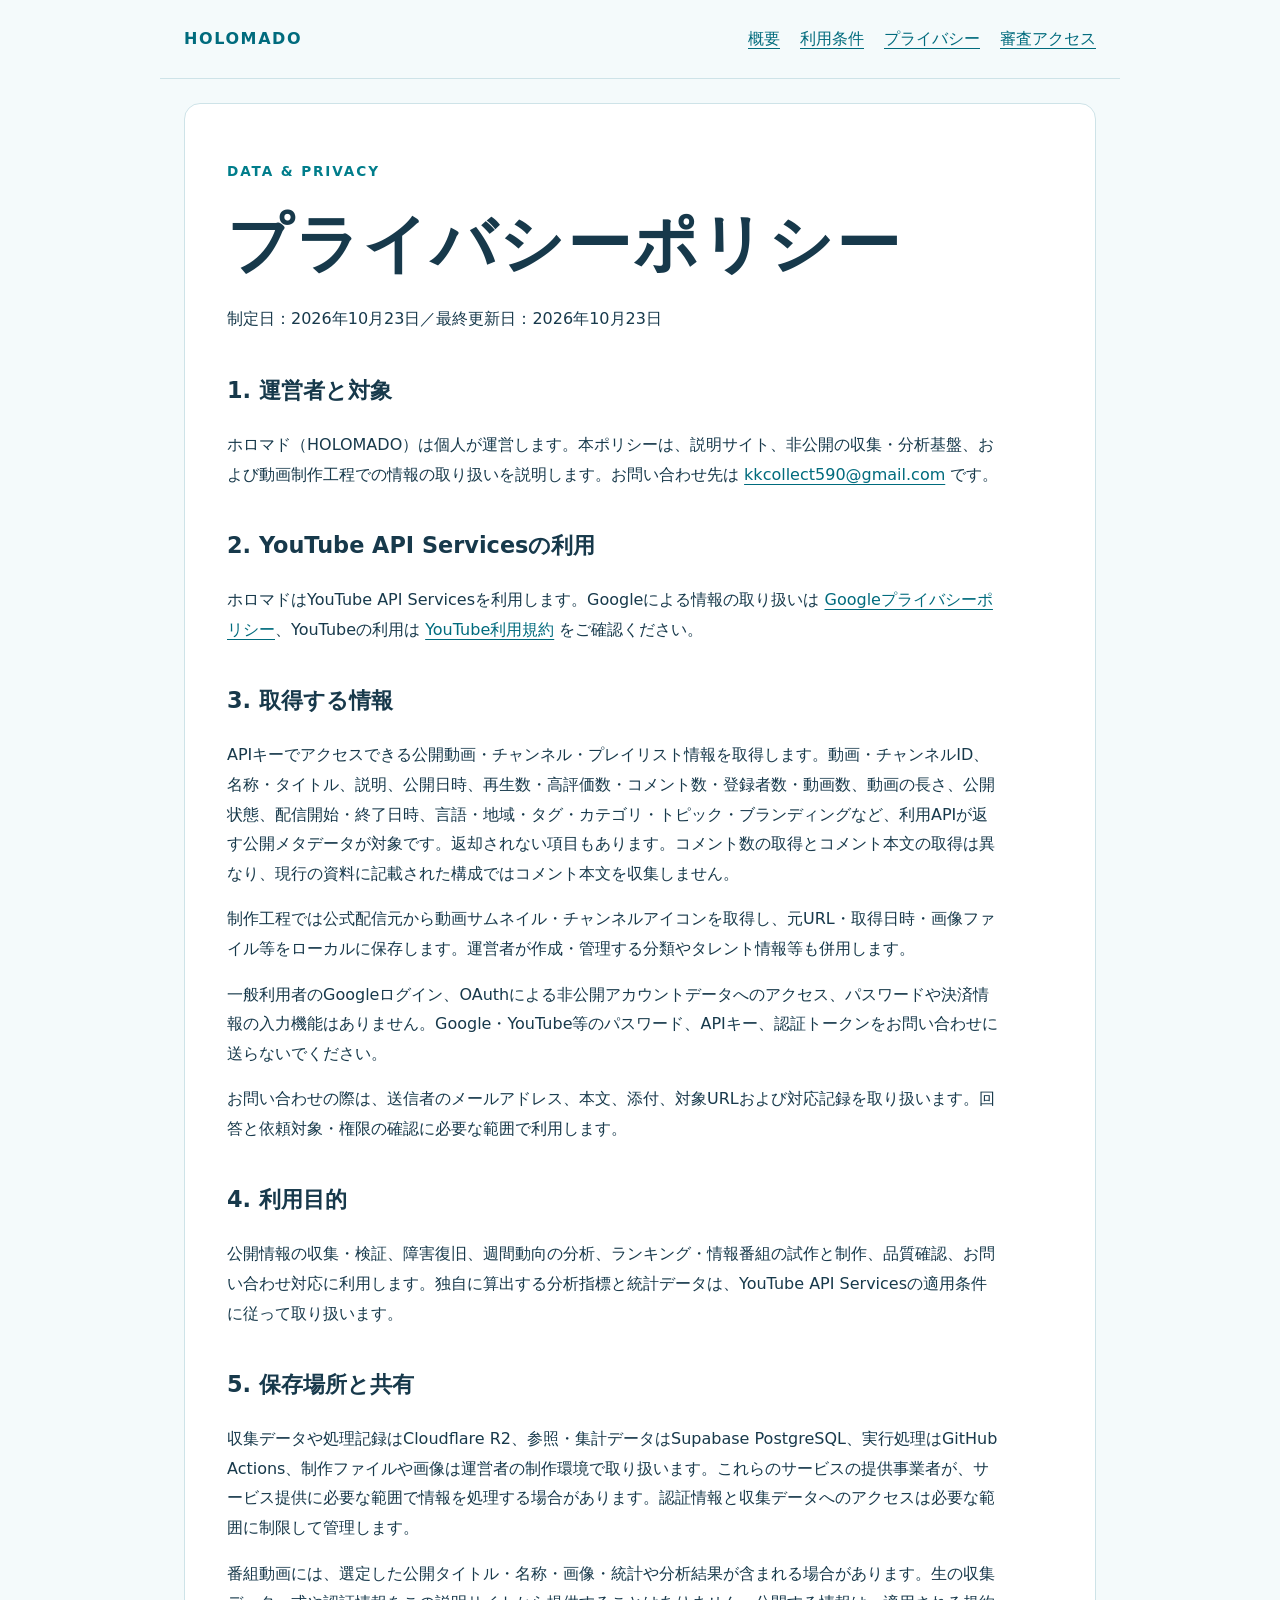
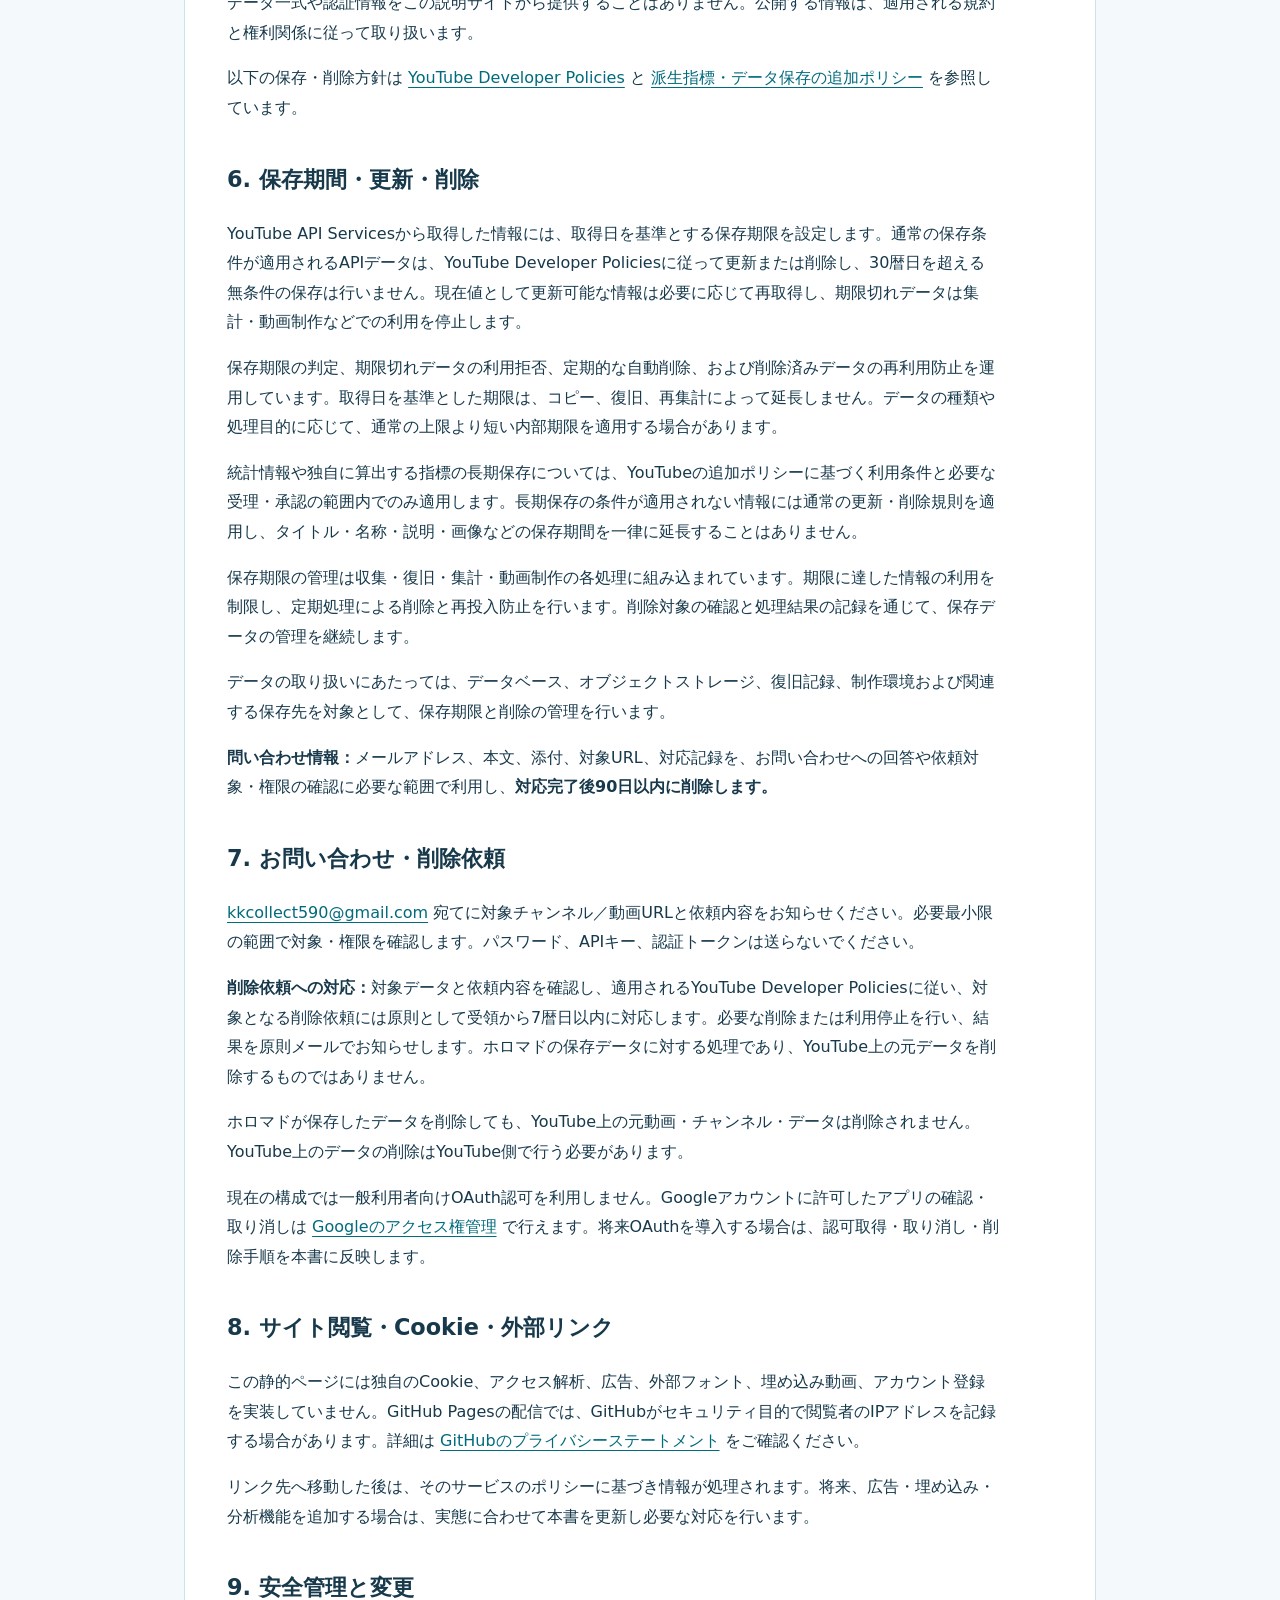
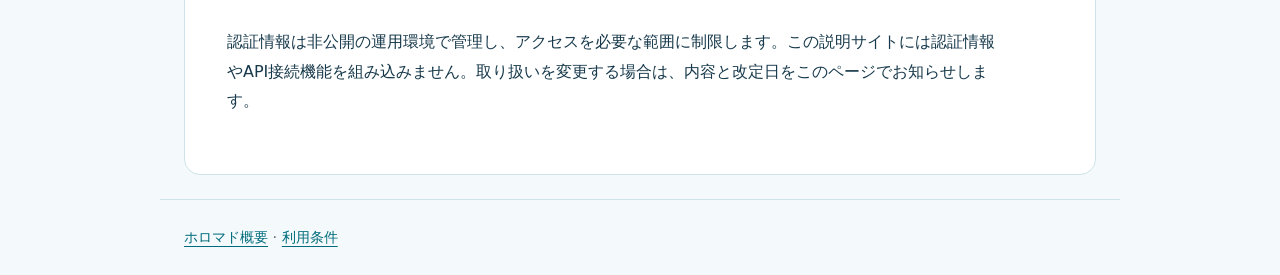
==== privacy.html @ 4f199b35 "Add files via upload" ====
<!DOCTYPE html>
<html lang="ja"><head><meta charset="utf-8"/><meta content="width=device-width,initial-scale=1" name="viewport"/><title>プライバシーポリシー | ホロマド</title><link href="style.css" rel="stylesheet"/></head><body><header><a class="brand" href="index.html">HOLOMADO</a><nav aria-label="メイン"><a href="index.html">概要</a><a href="terms.html">利用条件</a><a href="privacy.html">プライバシー</a><a href="review.html">審査アクセス</a></nav></header><main><article><p class="eyebrow">DATA &amp; PRIVACY</p><h1>プライバシーポリシー</h1><p>制定日：2026年10月23日／最終更新日：2026年10月23日</p>
<h2>1. 運営者と対象</h2><p>ホロマド（HOLOMADO）は個人が運営します。本ポリシーは、説明サイト、非公開の収集・分析基盤、および動画制作工程での情報の取り扱いを説明します。お問い合わせ先は <a href="mailto:kkcollect590@gmail.com">kkcollect590@gmail.com</a> です。</p>
<h2>2. YouTube API Servicesの利用</h2><p>ホロマドはYouTube API Servicesを利用します。Googleによる情報の取り扱いは <a href="https://policies.google.com/privacy">Googleプライバシーポリシー</a>、YouTubeの利用は <a href="https://www.youtube.com/t/terms">YouTube利用規約</a> をご確認ください。</p>
<h2>3. 取得する情報</h2><p>APIキーでアクセスできる公開動画・チャンネル・プレイリスト情報を取得します。動画・チャンネルID、名称・タイトル、説明、公開日時、再生数・高評価数・コメント数・登録者数・動画数、動画の長さ、公開状態、配信開始・終了日時、言語・地域・タグ・カテゴリ・トピック・ブランディングなど、利用APIが返す公開メタデータが対象です。返却されない項目もあります。コメント数の取得とコメント本文の取得は異なり、現行の資料に記載された構成ではコメント本文を収集しません。</p><p>制作工程では公式配信元から動画サムネイル・チャンネルアイコンを取得し、元URL・取得日時・画像ファイル等をローカルに保存します。運営者が作成・管理する分類やタレント情報等も併用します。</p><p>一般利用者のGoogleログイン、OAuthによる非公開アカウントデータへのアクセス、パスワードや決済情報の入力機能はありません。Google・YouTube等のパスワード、APIキー、認証トークンをお問い合わせに送らないでください。</p>
<p>お問い合わせの際は、送信者のメールアドレス、本文、添付、対象URLおよび対応記録を取り扱います。回答と依頼対象・権限の確認に必要な範囲で利用します。</p><h2>4. 利用目的</h2><p>公開情報の収集・検証、障害復旧、週間動向の分析、ランキング・情報番組の試作と制作、品質確認、お問い合わせ対応に利用します。独自に算出する分析指標と統計データは、YouTube API Servicesの適用条件に従って取り扱います。</p>
<h2>5. 保存場所と共有</h2><p>収集データや処理記録はCloudflare R2、参照・集計データはSupabase PostgreSQL、実行処理はGitHub Actions、制作ファイルや画像は運営者の制作環境で取り扱います。これらのサービスの提供事業者が、サービス提供に必要な範囲で情報を処理する場合があります。認証情報と収集データへのアクセスは必要な範囲に制限して管理します。</p><p>番組動画には、選定した公開タイトル・名称・画像・統計や分析結果が含まれる場合があります。生の収集データ一式や認証情報をこの説明サイトから提供することはありません。公開する情報は、適用される規約と権利関係に従って取り扱います。</p>
<p>以下の保存・削除方針は <a href="https://developers.google.com/youtube/terms/developer-policies">YouTube Developer Policies</a> と <a href="https://developers.google.com/youtube/terms/derived-metrics-policy">派生指標・データ保存の追加ポリシー</a> を参照しています。</p><h2>6. 保存期間・更新・削除</h2><p>YouTube API Servicesから取得した情報には、取得日を基準とする保存期限を設定します。通常の保存条件が適用されるAPIデータは、YouTube Developer Policiesに従って更新または削除し、30暦日を超える無条件の保存は行いません。現在値として更新可能な情報は必要に応じて再取得し、期限切れデータは集計・動画制作などでの利用を停止します。</p>
<p>保存期限の判定、期限切れデータの利用拒否、定期的な自動削除、および削除済みデータの再利用防止を運用しています。取得日を基準とした期限は、コピー、復旧、再集計によって延長しません。データの種類や処理目的に応じて、通常の上限より短い内部期限を適用する場合があります。</p>
<p>統計情報や独自に算出する指標の長期保存については、YouTubeの追加ポリシーに基づく利用条件と必要な受理・承認の範囲内でのみ適用します。長期保存の条件が適用されない情報には通常の更新・削除規則を適用し、タイトル・名称・説明・画像などの保存期間を一律に延長することはありません。</p>
<p>保存期限の管理は収集・復旧・集計・動画制作の各処理に組み込まれています。期限に達した情報の利用を制限し、定期処理による削除と再投入防止を行います。削除対象の確認と処理結果の記録を通じて、保存データの管理を継続します。</p>
<p>データの取り扱いにあたっては、データベース、オブジェクトストレージ、復旧記録、制作環境および関連する保存先を対象として、保存期限と削除の管理を行います。</p>
<p><strong>問い合わせ情報：</strong>メールアドレス、本文、添付、対象URL、対応記録を、お問い合わせへの回答や依頼対象・権限の確認に必要な範囲で利用し、<strong>対応完了後90日以内に削除します。</strong></p>
<h2>7. お問い合わせ・削除依頼</h2>
<p><a href="mailto:kkcollect590@gmail.com">kkcollect590@gmail.com</a> 宛てに対象チャンネル／動画URLと依頼内容をお知らせください。必要最小限の範囲で対象・権限を確認します。パスワード、APIキー、認証トークンは送らないでください。</p>
<p><strong>削除依頼への対応：</strong>対象データと依頼内容を確認し、適用されるYouTube Developer Policiesに従い、対象となる削除依頼には原則として受領から7暦日以内に対応します。必要な削除または利用停止を行い、結果を原則メールでお知らせします。ホロマドの保存データに対する処理であり、YouTube上の元データを削除するものではありません。</p>
<p>ホロマドが保存したデータを削除しても、YouTube上の元動画・チャンネル・データは削除されません。YouTube上のデータの削除はYouTube側で行う必要があります。</p>
<p>現在の構成では一般利用者向けOAuth認可を利用しません。Googleアカウントに許可したアプリの確認・取り消しは <a href="https://security.google.com/settings/security/permissions">Googleのアクセス権管理</a> で行えます。将来OAuthを導入する場合は、認可取得・取り消し・削除手順を本書に反映します。</p><h2>8. サイト閲覧・Cookie・外部リンク</h2><p>この静的ページには独自のCookie、アクセス解析、広告、外部フォント、埋め込み動画、アカウント登録を実装していません。GitHub Pagesの配信では、GitHubがセキュリティ目的で閲覧者のIPアドレスを記録する場合があります。詳細は <a href="https://docs.github.com/en/site-policy/privacy-policies/github-general-privacy-statement">GitHubのプライバシーステートメント</a> をご確認ください。</p><p>リンク先へ移動した後は、そのサービスのポリシーに基づき情報が処理されます。将来、広告・埋め込み・分析機能を追加する場合は、実態に合わせて本書を更新し必要な対応を行います。</p>
<h2>9. 安全管理と変更</h2><p>認証情報は非公開の運用環境で管理し、アクセスを必要な範囲に制限します。この説明サイトには認証情報やAPI接続機能を組み込みません。取り扱いを変更する場合は、内容と改定日をこのページでお知らせします。</p></article></main><footer><a href="index.html">ホロマド概要</a> · <a href="terms.html">利用条件</a></footer></body></html>
---- style.css ----
:root{color-scheme:light;--ink:#17394b;--muted:#536b77;--line:#cee3e8;--accent:#007d8b}*{box-sizing:border-box}body{margin:0;background:#f4fafb;color:var(--ink);font-family:system-ui,-apple-system,'Yu Gothic',sans-serif;line-height:1.85}header,main,footer{max-width:960px;margin:auto;padding:24px}header{display:flex;align-items:center;justify-content:space-between;gap:20px;flex-wrap:wrap;border-bottom:1px solid var(--line)}a{color:#006b7d;text-underline-offset:4px}a:focus-visible{outline:3px solid #d87e00;outline-offset:5px}nav{display:flex;gap:20px;flex-wrap:wrap}.brand{font-weight:800;letter-spacing:.1em;text-decoration:none}.draft{background:#fff3dc;border-left:4px solid #ac700c;padding:12px 18px;margin:12px 0 32px;color:#674810}.eyebrow{color:var(--accent);font-size:.85rem;letter-spacing:.14em;font-weight:700}h1{font-size:clamp(2.1rem,6vw,4rem);line-height:1.25;letter-spacing:.03em;margin:20px 0}h2{font-size:1.4rem;margin-top:36px}p,li{max-width:76ch}.lead{font-size:1.15rem}.hero{padding:20px 0 35px;border-bottom:1px solid var(--line)}section{padding:8px 0 24px}article{background:white;border:1px solid var(--line);border-radius:16px;padding:clamp(20px,4vw,42px)}.flow{padding:18px 22px;background:#e4f2f4;border-radius:10px}footer{font-size:.9rem;border-top:1px solid var(--line);color:var(--muted)}small{color:var(--muted)}@media(max-width:560px){header,main,footer{padding:18px}nav{gap:12px}h1{font-size:2.25rem}}
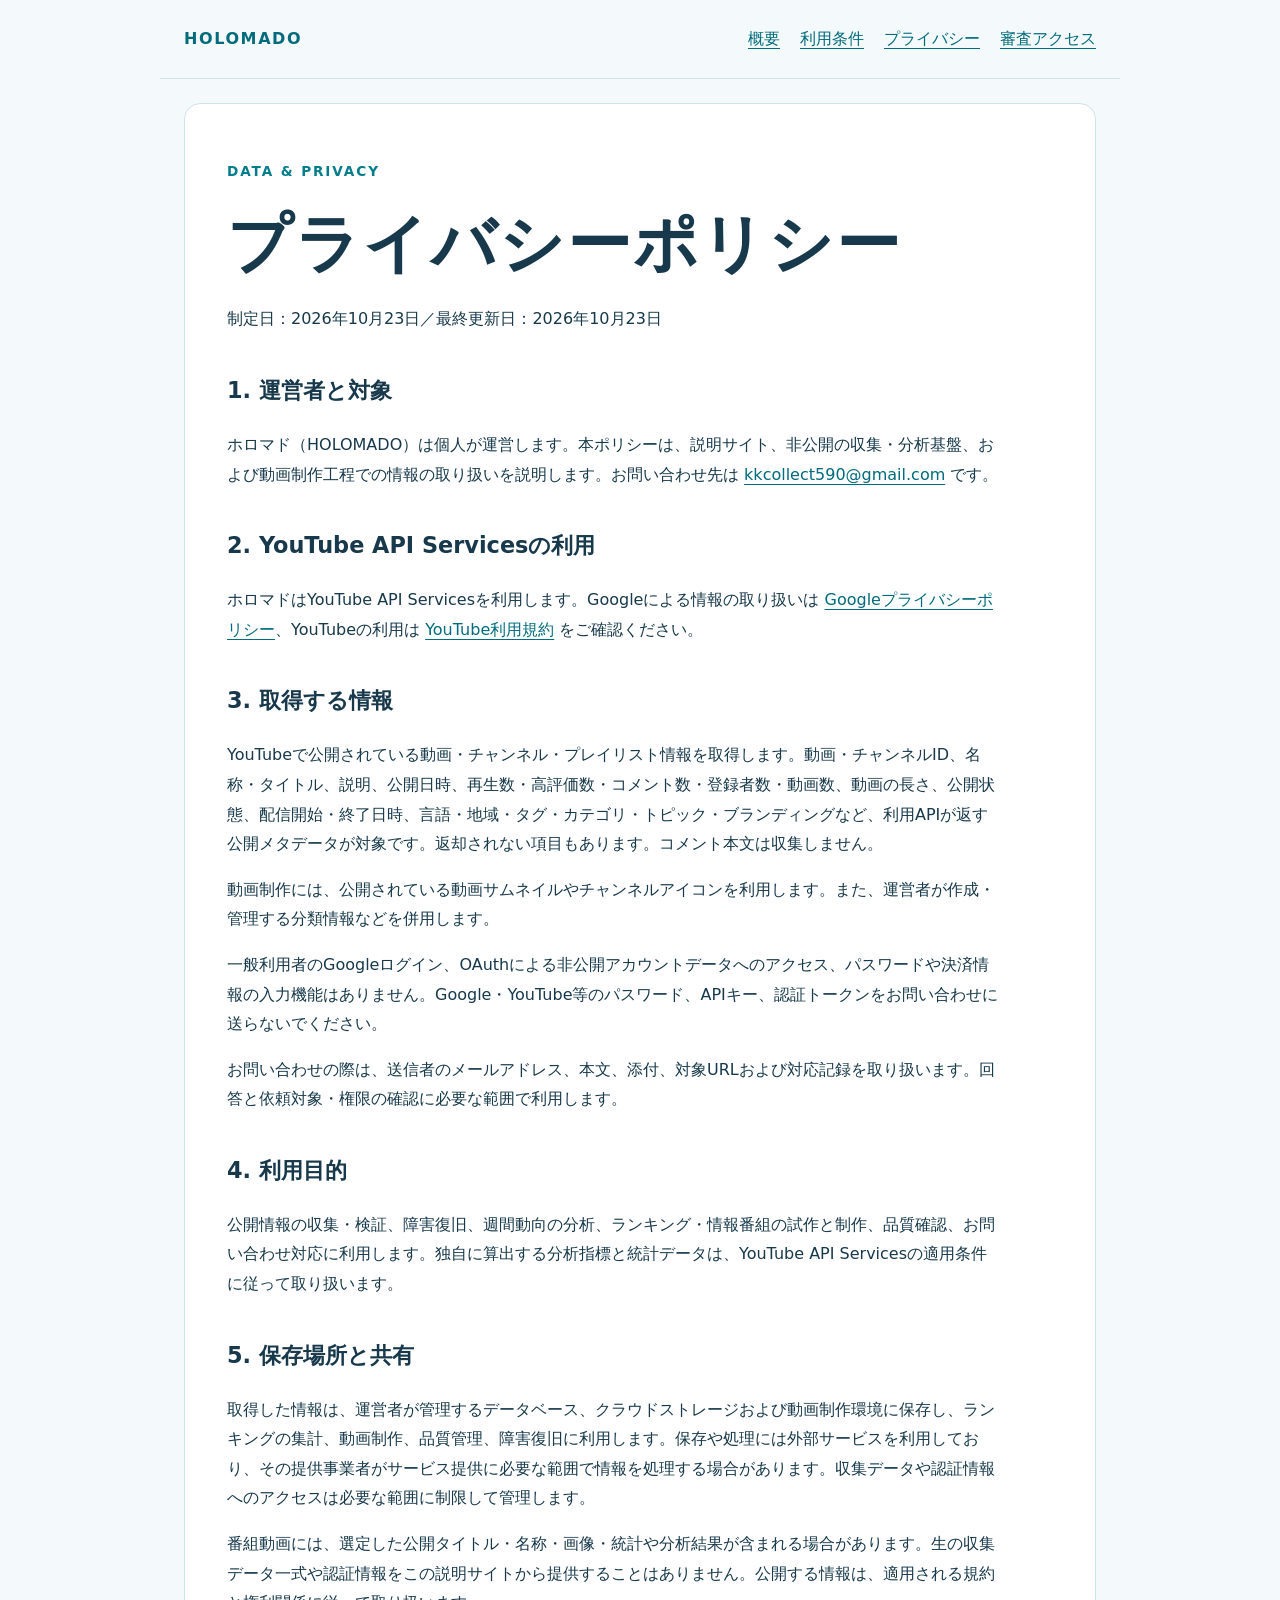
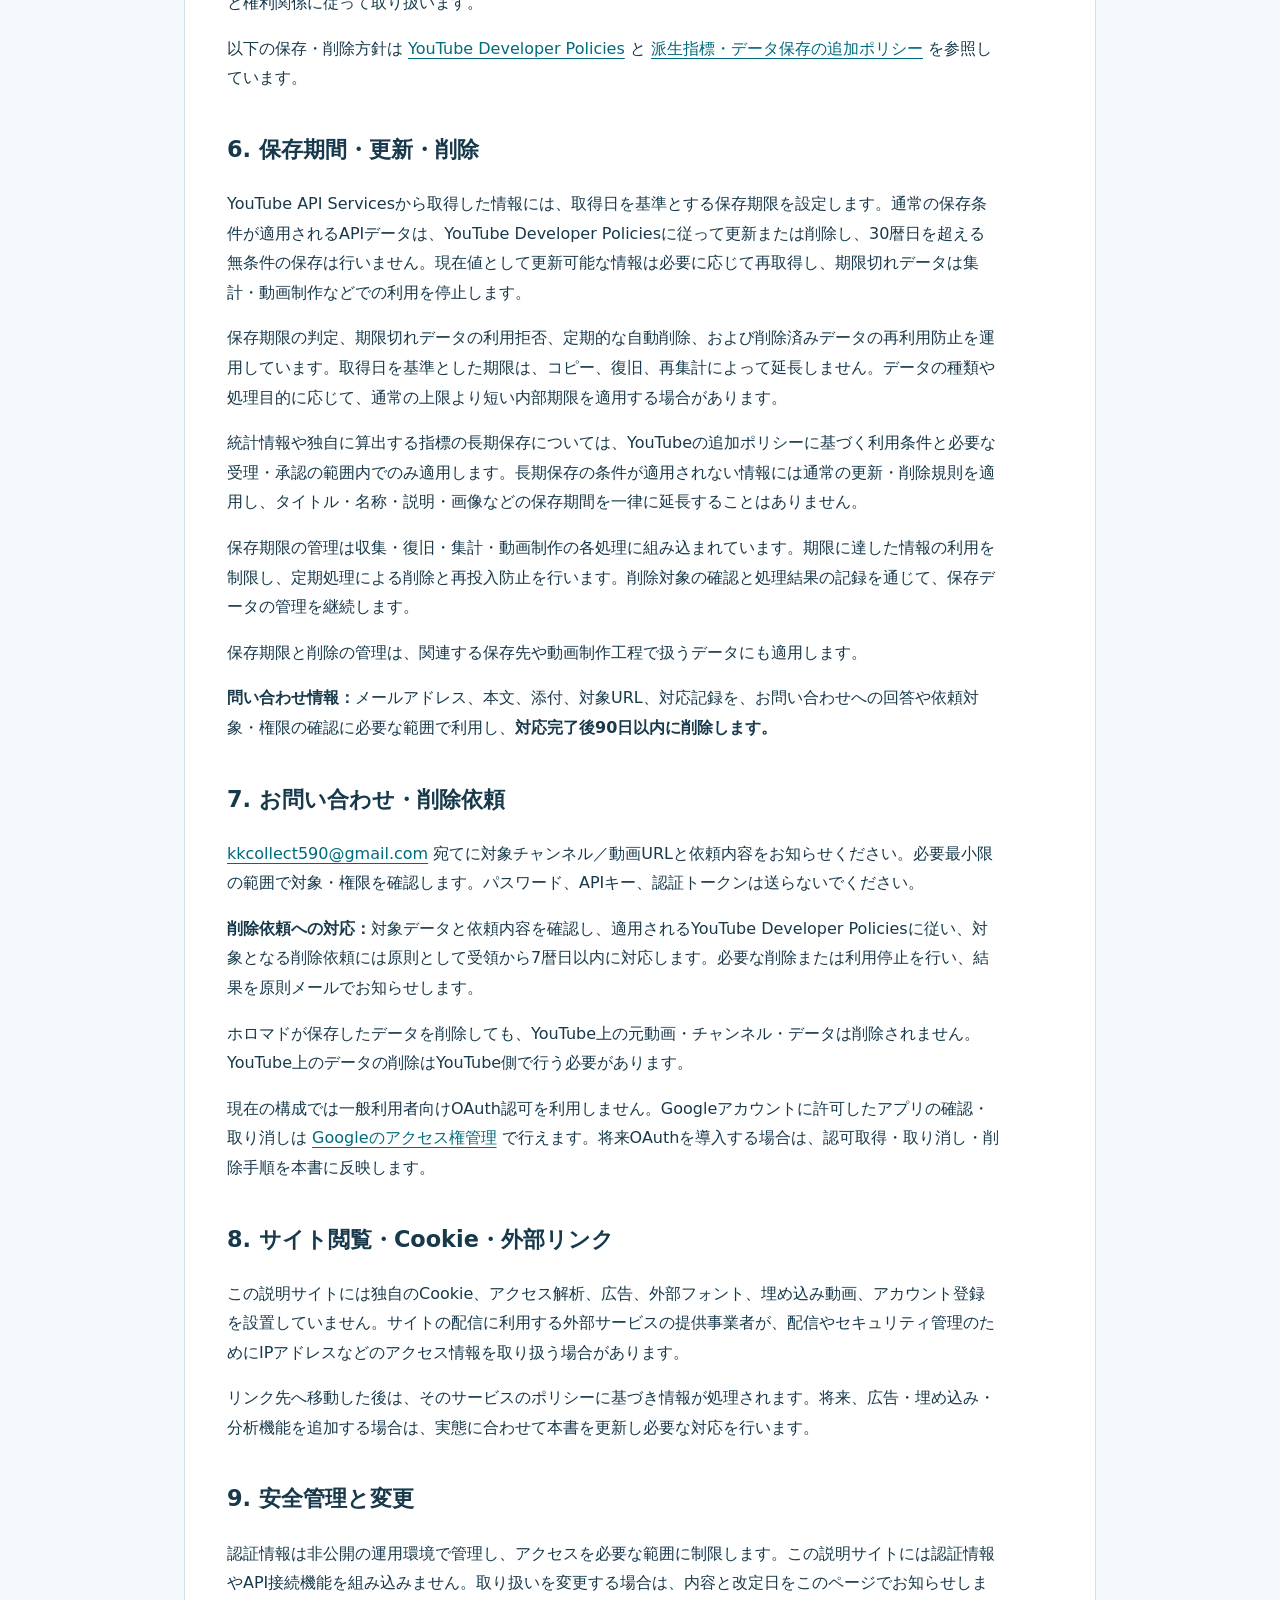
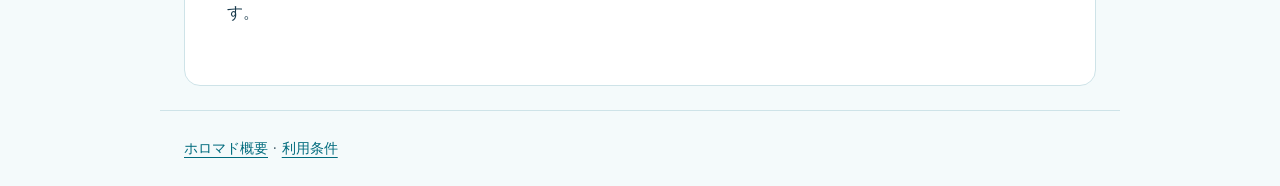
==== commit 2f8d2f63: "Add files via upload mod" ====
--- a/privacy.html
+++ b/privacy.html
@@ -2,19 +2,19 @@
 <html lang="ja"><head><meta charset="utf-8"/><meta content="width=device-width,initial-scale=1" name="viewport"/><title>プライバシーポリシー | ホロマド</title><link href="style.css" rel="stylesheet"/></head><body><header><a class="brand" href="index.html">HOLOMADO</a><nav aria-label="メイン"><a href="index.html">概要</a><a href="terms.html">利用条件</a><a href="privacy.html">プライバシー</a><a href="review.html">審査アクセス</a></nav></header><main><article><p class="eyebrow">DATA &amp; PRIVACY</p><h1>プライバシーポリシー</h1><p>制定日：2026年10月23日／最終更新日：2026年10月23日</p>
 <h2>1. 運営者と対象</h2><p>ホロマド（HOLOMADO）は個人が運営します。本ポリシーは、説明サイト、非公開の収集・分析基盤、および動画制作工程での情報の取り扱いを説明します。お問い合わせ先は <a href="mailto:kkcollect590@gmail.com">kkcollect590@gmail.com</a> です。</p>
 <h2>2. YouTube API Servicesの利用</h2><p>ホロマドはYouTube API Servicesを利用します。Googleによる情報の取り扱いは <a href="https://policies.google.com/privacy">Googleプライバシーポリシー</a>、YouTubeの利用は <a href="https://www.youtube.com/t/terms">YouTube利用規約</a> をご確認ください。</p>
-<h2>3. 取得する情報</h2><p>APIキーでアクセスできる公開動画・チャンネル・プレイリスト情報を取得します。動画・チャンネルID、名称・タイトル、説明、公開日時、再生数・高評価数・コメント数・登録者数・動画数、動画の長さ、公開状態、配信開始・終了日時、言語・地域・タグ・カテゴリ・トピック・ブランディングなど、利用APIが返す公開メタデータが対象です。返却されない項目もあります。コメント数の取得とコメント本文の取得は異なり、現行の資料に記載された構成ではコメント本文を収集しません。</p><p>制作工程では公式配信元から動画サムネイル・チャンネルアイコンを取得し、元URL・取得日時・画像ファイル等をローカルに保存します。運営者が作成・管理する分類やタレント情報等も併用します。</p><p>一般利用者のGoogleログイン、OAuthによる非公開アカウントデータへのアクセス、パスワードや決済情報の入力機能はありません。Google・YouTube等のパスワード、APIキー、認証トークンをお問い合わせに送らないでください。</p>
+<h2>3. 取得する情報</h2><p>YouTubeで公開されている動画・チャンネル・プレイリスト情報を取得します。動画・チャンネルID、名称・タイトル、説明、公開日時、再生数・高評価数・コメント数・登録者数・動画数、動画の長さ、公開状態、配信開始・終了日時、言語・地域・タグ・カテゴリ・トピック・ブランディングなど、利用APIが返す公開メタデータが対象です。返却されない項目もあります。コメント本文は収集しません。</p><p>動画制作には、公開されている動画サムネイルやチャンネルアイコンを利用します。また、運営者が作成・管理する分類情報などを併用します。</p><p>一般利用者のGoogleログイン、OAuthによる非公開アカウントデータへのアクセス、パスワードや決済情報の入力機能はありません。Google・YouTube等のパスワード、APIキー、認証トークンをお問い合わせに送らないでください。</p>
 <p>お問い合わせの際は、送信者のメールアドレス、本文、添付、対象URLおよび対応記録を取り扱います。回答と依頼対象・権限の確認に必要な範囲で利用します。</p><h2>4. 利用目的</h2><p>公開情報の収集・検証、障害復旧、週間動向の分析、ランキング・情報番組の試作と制作、品質確認、お問い合わせ対応に利用します。独自に算出する分析指標と統計データは、YouTube API Servicesの適用条件に従って取り扱います。</p>
-<h2>5. 保存場所と共有</h2><p>収集データや処理記録はCloudflare R2、参照・集計データはSupabase PostgreSQL、実行処理はGitHub Actions、制作ファイルや画像は運営者の制作環境で取り扱います。これらのサービスの提供事業者が、サービス提供に必要な範囲で情報を処理する場合があります。認証情報と収集データへのアクセスは必要な範囲に制限して管理します。</p><p>番組動画には、選定した公開タイトル・名称・画像・統計や分析結果が含まれる場合があります。生の収集データ一式や認証情報をこの説明サイトから提供することはありません。公開する情報は、適用される規約と権利関係に従って取り扱います。</p>
+<h2>5. 保存場所と共有</h2><p>取得した情報は、運営者が管理するデータベース、クラウドストレージおよび動画制作環境に保存し、ランキングの集計、動画制作、品質管理、障害復旧に利用します。保存や処理には外部サービスを利用しており、その提供事業者がサービス提供に必要な範囲で情報を処理する場合があります。収集データや認証情報へのアクセスは必要な範囲に制限して管理します。</p><p>番組動画には、選定した公開タイトル・名称・画像・統計や分析結果が含まれる場合があります。生の収集データ一式や認証情報をこの説明サイトから提供することはありません。公開する情報は、適用される規約と権利関係に従って取り扱います。</p>
 <p>以下の保存・削除方針は <a href="https://developers.google.com/youtube/terms/developer-policies">YouTube Developer Policies</a> と <a href="https://developers.google.com/youtube/terms/derived-metrics-policy">派生指標・データ保存の追加ポリシー</a> を参照しています。</p><h2>6. 保存期間・更新・削除</h2><p>YouTube API Servicesから取得した情報には、取得日を基準とする保存期限を設定します。通常の保存条件が適用されるAPIデータは、YouTube Developer Policiesに従って更新または削除し、30暦日を超える無条件の保存は行いません。現在値として更新可能な情報は必要に応じて再取得し、期限切れデータは集計・動画制作などでの利用を停止します。</p>
 <p>保存期限の判定、期限切れデータの利用拒否、定期的な自動削除、および削除済みデータの再利用防止を運用しています。取得日を基準とした期限は、コピー、復旧、再集計によって延長しません。データの種類や処理目的に応じて、通常の上限より短い内部期限を適用する場合があります。</p>
 <p>統計情報や独自に算出する指標の長期保存については、YouTubeの追加ポリシーに基づく利用条件と必要な受理・承認の範囲内でのみ適用します。長期保存の条件が適用されない情報には通常の更新・削除規則を適用し、タイトル・名称・説明・画像などの保存期間を一律に延長することはありません。</p>
 <p>保存期限の管理は収集・復旧・集計・動画制作の各処理に組み込まれています。期限に達した情報の利用を制限し、定期処理による削除と再投入防止を行います。削除対象の確認と処理結果の記録を通じて、保存データの管理を継続します。</p>
-<p>データの取り扱いにあたっては、データベース、オブジェクトストレージ、復旧記録、制作環境および関連する保存先を対象として、保存期限と削除の管理を行います。</p>
+<p>保存期限と削除の管理は、関連する保存先や動画制作工程で扱うデータにも適用します。</p>
 <p><strong>問い合わせ情報：</strong>メールアドレス、本文、添付、対象URL、対応記録を、お問い合わせへの回答や依頼対象・権限の確認に必要な範囲で利用し、<strong>対応完了後90日以内に削除します。</strong></p>
 <h2>7. お問い合わせ・削除依頼</h2>
 <p><a href="mailto:kkcollect590@gmail.com">kkcollect590@gmail.com</a> 宛てに対象チャンネル／動画URLと依頼内容をお知らせください。必要最小限の範囲で対象・権限を確認します。パスワード、APIキー、認証トークンは送らないでください。</p>
-<p><strong>削除依頼への対応：</strong>対象データと依頼内容を確認し、適用されるYouTube Developer Policiesに従い、対象となる削除依頼には原則として受領から7暦日以内に対応します。必要な削除または利用停止を行い、結果を原則メールでお知らせします。ホロマドの保存データに対する処理であり、YouTube上の元データを削除するものではありません。</p>
+<p><strong>削除依頼への対応：</strong>対象データと依頼内容を確認し、適用されるYouTube Developer Policiesに従い、対象となる削除依頼には原則として受領から7暦日以内に対応します。必要な削除または利用停止を行い、結果を原則メールでお知らせします。</p>
 <p>ホロマドが保存したデータを削除しても、YouTube上の元動画・チャンネル・データは削除されません。YouTube上のデータの削除はYouTube側で行う必要があります。</p>
-<p>現在の構成では一般利用者向けOAuth認可を利用しません。Googleアカウントに許可したアプリの確認・取り消しは <a href="https://security.google.com/settings/security/permissions">Googleのアクセス権管理</a> で行えます。将来OAuthを導入する場合は、認可取得・取り消し・削除手順を本書に反映します。</p><h2>8. サイト閲覧・Cookie・外部リンク</h2><p>この静的ページには独自のCookie、アクセス解析、広告、外部フォント、埋め込み動画、アカウント登録を実装していません。GitHub Pagesの配信では、GitHubがセキュリティ目的で閲覧者のIPアドレスを記録する場合があります。詳細は <a href="https://docs.github.com/en/site-policy/privacy-policies/github-general-privacy-statement">GitHubのプライバシーステートメント</a> をご確認ください。</p><p>リンク先へ移動した後は、そのサービスのポリシーに基づき情報が処理されます。将来、広告・埋め込み・分析機能を追加する場合は、実態に合わせて本書を更新し必要な対応を行います。</p>
+<p>現在の構成では一般利用者向けOAuth認可を利用しません。Googleアカウントに許可したアプリの確認・取り消しは <a href="https://security.google.com/settings/security/permissions">Googleのアクセス権管理</a> で行えます。将来OAuthを導入する場合は、認可取得・取り消し・削除手順を本書に反映します。</p><h2>8. サイト閲覧・Cookie・外部リンク</h2><p>この説明サイトには独自のCookie、アクセス解析、広告、外部フォント、埋め込み動画、アカウント登録を設置していません。サイトの配信に利用する外部サービスの提供事業者が、配信やセキュリティ管理のためにIPアドレスなどのアクセス情報を取り扱う場合があります。</p><p>リンク先へ移動した後は、そのサービスのポリシーに基づき情報が処理されます。将来、広告・埋め込み・分析機能を追加する場合は、実態に合わせて本書を更新し必要な対応を行います。</p>
 <h2>9. 安全管理と変更</h2><p>認証情報は非公開の運用環境で管理し、アクセスを必要な範囲に制限します。この説明サイトには認証情報やAPI接続機能を組み込みません。取り扱いを変更する場合は、内容と改定日をこのページでお知らせします。</p></article></main><footer><a href="index.html">ホロマド概要</a> · <a href="terms.html">利用条件</a></footer></body></html>
 
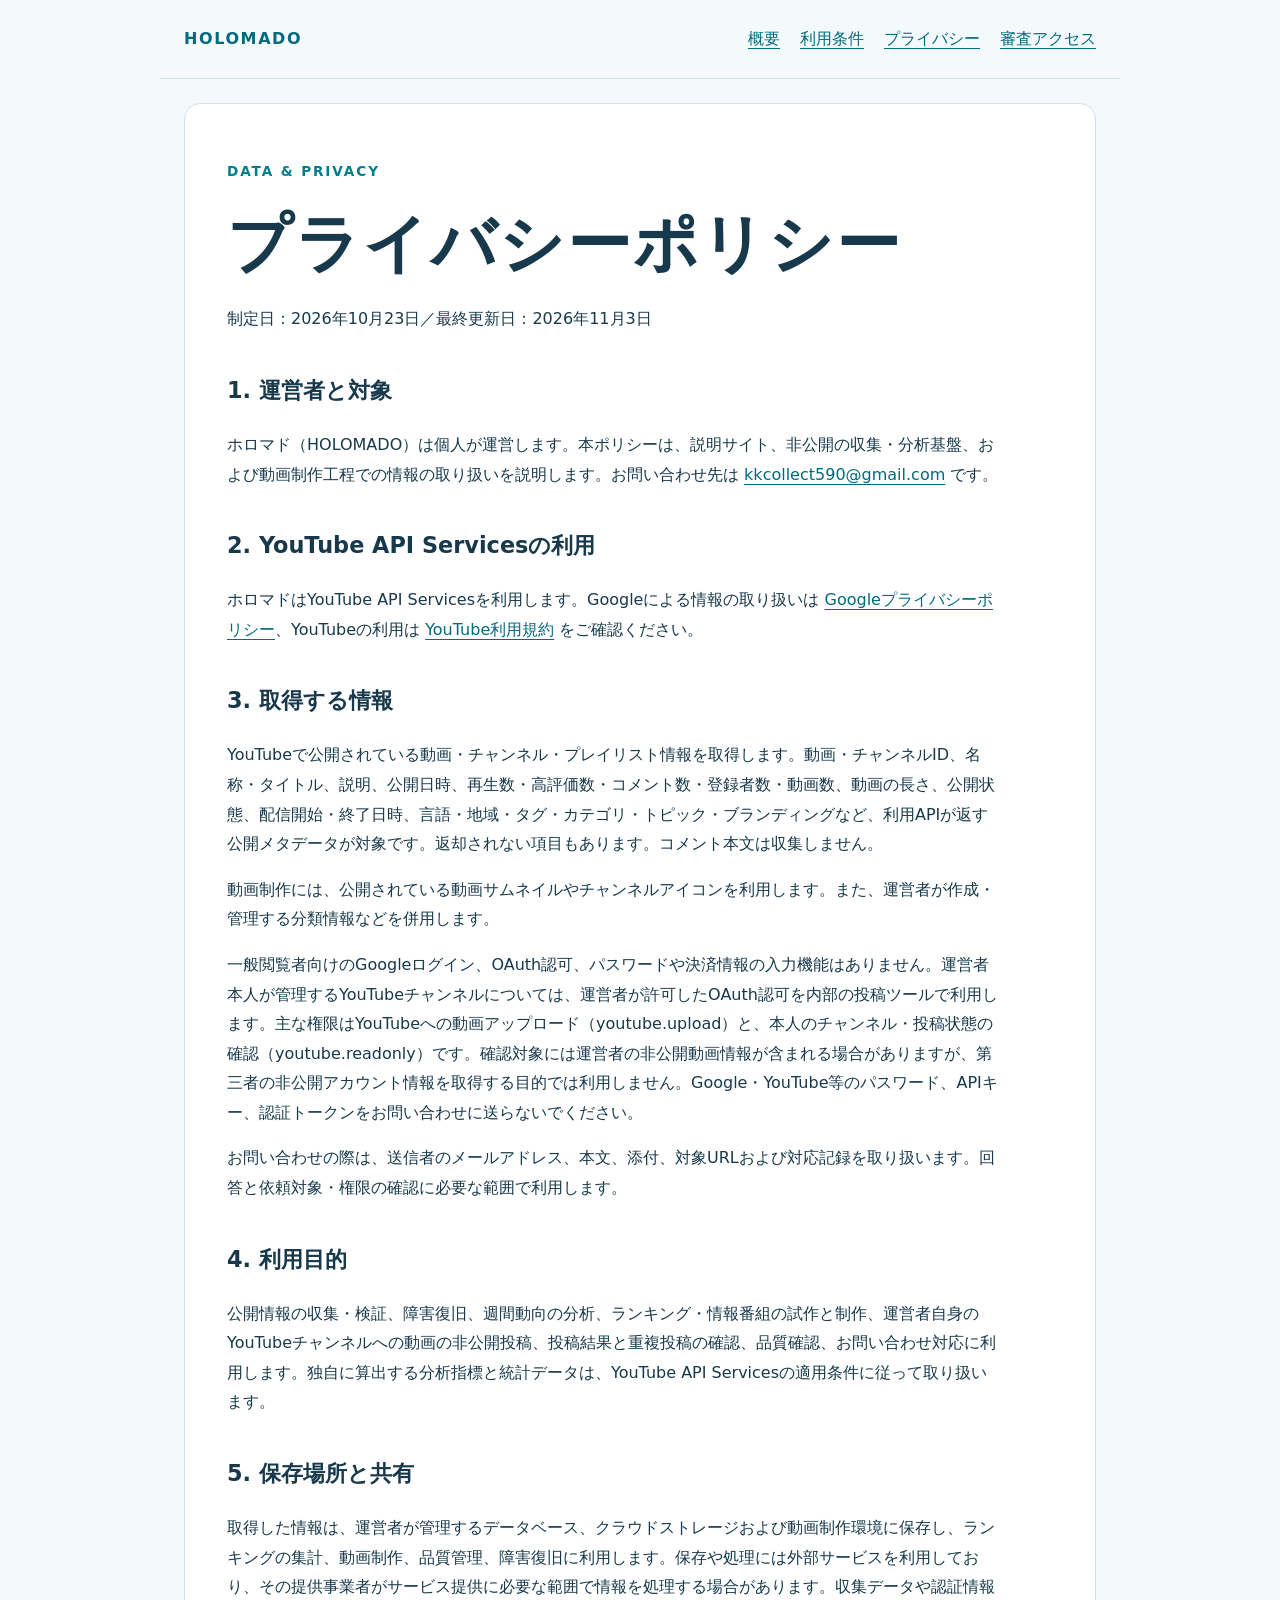
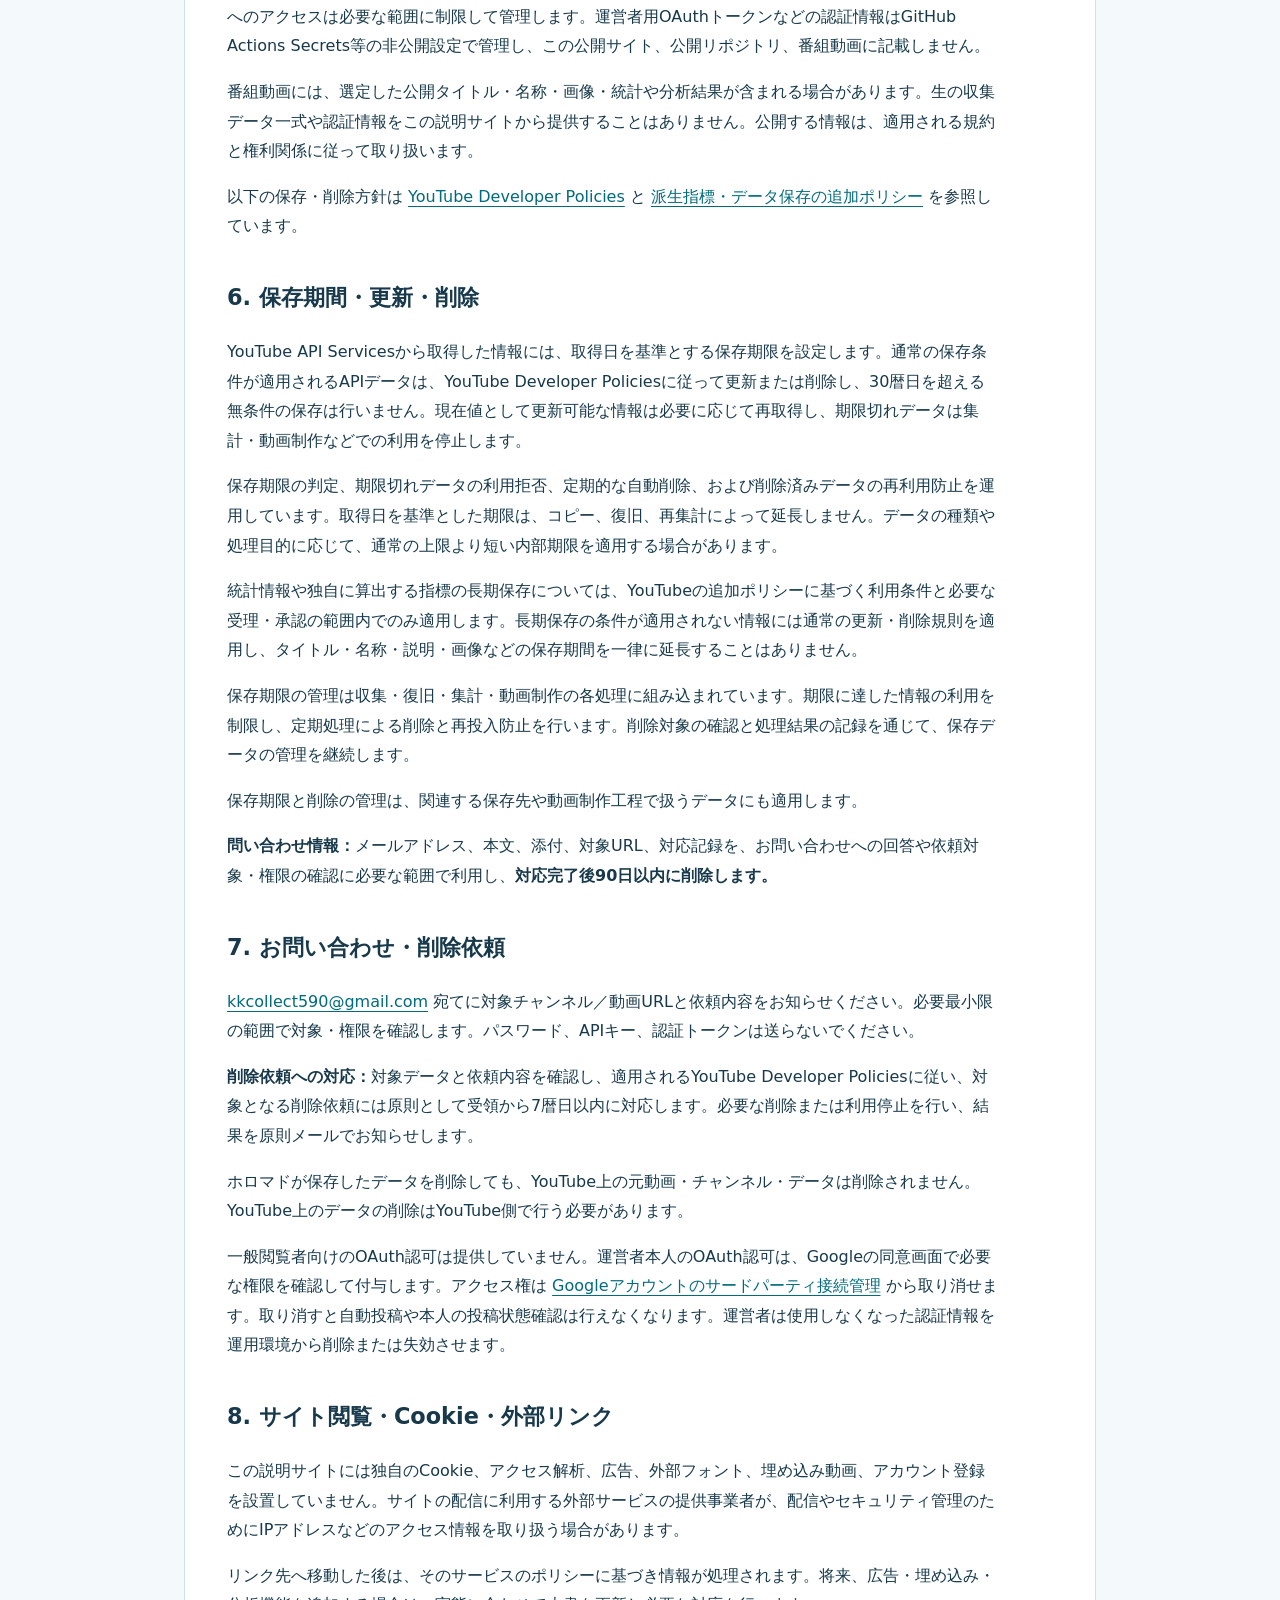
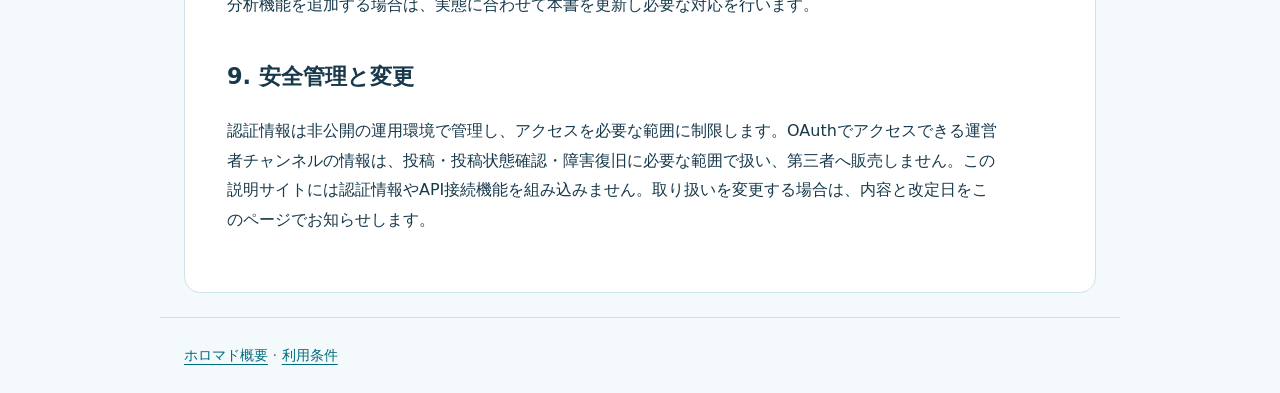
==== commit fd3a4b11: "Add files via upload" ====
--- a/privacy.html
+++ b/privacy.html
@@ -1,10 +1,10 @@
 <!DOCTYPE html>
-<html lang="ja"><head><meta charset="utf-8"/><meta content="width=device-width,initial-scale=1" name="viewport"/><title>プライバシーポリシー | ホロマド</title><link href="style.css" rel="stylesheet"/></head><body><header><a class="brand" href="index.html">HOLOMADO</a><nav aria-label="メイン"><a href="index.html">概要</a><a href="terms.html">利用条件</a><a href="privacy.html">プライバシー</a><a href="review.html">審査アクセス</a></nav></header><main><article><p class="eyebrow">DATA &amp; PRIVACY</p><h1>プライバシーポリシー</h1><p>制定日：2026年10月23日／最終更新日：2026年10月23日</p>
+<html lang="ja"><head><meta charset="utf-8"/><meta content="width=device-width,initial-scale=1" name="viewport"/><title>プライバシーポリシー | ホロマド</title><link href="style.css" rel="stylesheet"/></head><body><header><a class="brand" href="index.html">HOLOMADO</a><nav aria-label="メイン"><a href="index.html">概要</a><a href="terms.html">利用条件</a><a href="privacy.html">プライバシー</a><a href="review.html">審査アクセス</a></nav></header><main><article><p class="eyebrow">DATA &amp; PRIVACY</p><h1>プライバシーポリシー</h1><p>制定日：2026年10月23日／最終更新日：2026年11月3日</p>
 <h2>1. 運営者と対象</h2><p>ホロマド（HOLOMADO）は個人が運営します。本ポリシーは、説明サイト、非公開の収集・分析基盤、および動画制作工程での情報の取り扱いを説明します。お問い合わせ先は <a href="mailto:kkcollect590@gmail.com">kkcollect590@gmail.com</a> です。</p>
 <h2>2. YouTube API Servicesの利用</h2><p>ホロマドはYouTube API Servicesを利用します。Googleによる情報の取り扱いは <a href="https://policies.google.com/privacy">Googleプライバシーポリシー</a>、YouTubeの利用は <a href="https://www.youtube.com/t/terms">YouTube利用規約</a> をご確認ください。</p>
-<h2>3. 取得する情報</h2><p>YouTubeで公開されている動画・チャンネル・プレイリスト情報を取得します。動画・チャンネルID、名称・タイトル、説明、公開日時、再生数・高評価数・コメント数・登録者数・動画数、動画の長さ、公開状態、配信開始・終了日時、言語・地域・タグ・カテゴリ・トピック・ブランディングなど、利用APIが返す公開メタデータが対象です。返却されない項目もあります。コメント本文は収集しません。</p><p>動画制作には、公開されている動画サムネイルやチャンネルアイコンを利用します。また、運営者が作成・管理する分類情報などを併用します。</p><p>一般利用者のGoogleログイン、OAuthによる非公開アカウントデータへのアクセス、パスワードや決済情報の入力機能はありません。Google・YouTube等のパスワード、APIキー、認証トークンをお問い合わせに送らないでください。</p>
-<p>お問い合わせの際は、送信者のメールアドレス、本文、添付、対象URLおよび対応記録を取り扱います。回答と依頼対象・権限の確認に必要な範囲で利用します。</p><h2>4. 利用目的</h2><p>公開情報の収集・検証、障害復旧、週間動向の分析、ランキング・情報番組の試作と制作、品質確認、お問い合わせ対応に利用します。独自に算出する分析指標と統計データは、YouTube API Servicesの適用条件に従って取り扱います。</p>
-<h2>5. 保存場所と共有</h2><p>取得した情報は、運営者が管理するデータベース、クラウドストレージおよび動画制作環境に保存し、ランキングの集計、動画制作、品質管理、障害復旧に利用します。保存や処理には外部サービスを利用しており、その提供事業者がサービス提供に必要な範囲で情報を処理する場合があります。収集データや認証情報へのアクセスは必要な範囲に制限して管理します。</p><p>番組動画には、選定した公開タイトル・名称・画像・統計や分析結果が含まれる場合があります。生の収集データ一式や認証情報をこの説明サイトから提供することはありません。公開する情報は、適用される規約と権利関係に従って取り扱います。</p>
+<h2>3. 取得する情報</h2><p>YouTubeで公開されている動画・チャンネル・プレイリスト情報を取得します。動画・チャンネルID、名称・タイトル、説明、公開日時、再生数・高評価数・コメント数・登録者数・動画数、動画の長さ、公開状態、配信開始・終了日時、言語・地域・タグ・カテゴリ・トピック・ブランディングなど、利用APIが返す公開メタデータが対象です。返却されない項目もあります。コメント本文は収集しません。</p><p>動画制作には、公開されている動画サムネイルやチャンネルアイコンを利用します。また、運営者が作成・管理する分類情報などを併用します。</p><p>一般閲覧者向けのGoogleログイン、OAuth認可、パスワードや決済情報の入力機能はありません。運営者本人が管理するYouTubeチャンネルについては、運営者が許可したOAuth認可を内部の投稿ツールで利用します。主な権限はYouTubeへの動画アップロード（youtube.upload）と、本人のチャンネル・投稿状態の確認（youtube.readonly）です。確認対象には運営者の非公開動画情報が含まれる場合がありますが、第三者の非公開アカウント情報を取得する目的では利用しません。Google・YouTube等のパスワード、APIキー、認証トークンをお問い合わせに送らないでください。</p>
+<p>お問い合わせの際は、送信者のメールアドレス、本文、添付、対象URLおよび対応記録を取り扱います。回答と依頼対象・権限の確認に必要な範囲で利用します。</p><h2>4. 利用目的</h2><p>公開情報の収集・検証、障害復旧、週間動向の分析、ランキング・情報番組の試作と制作、運営者自身のYouTubeチャンネルへの動画の非公開投稿、投稿結果と重複投稿の確認、品質確認、お問い合わせ対応に利用します。独自に算出する分析指標と統計データは、YouTube API Servicesの適用条件に従って取り扱います。</p>
+<h2>5. 保存場所と共有</h2><p>取得した情報は、運営者が管理するデータベース、クラウドストレージおよび動画制作環境に保存し、ランキングの集計、動画制作、品質管理、障害復旧に利用します。保存や処理には外部サービスを利用しており、その提供事業者がサービス提供に必要な範囲で情報を処理する場合があります。収集データや認証情報へのアクセスは必要な範囲に制限して管理します。運営者用OAuthトークンなどの認証情報はGitHub Actions Secrets等の非公開設定で管理し、この公開サイト、公開リポジトリ、番組動画に記載しません。</p><p>番組動画には、選定した公開タイトル・名称・画像・統計や分析結果が含まれる場合があります。生の収集データ一式や認証情報をこの説明サイトから提供することはありません。公開する情報は、適用される規約と権利関係に従って取り扱います。</p>
 <p>以下の保存・削除方針は <a href="https://developers.google.com/youtube/terms/developer-policies">YouTube Developer Policies</a> と <a href="https://developers.google.com/youtube/terms/derived-metrics-policy">派生指標・データ保存の追加ポリシー</a> を参照しています。</p><h2>6. 保存期間・更新・削除</h2><p>YouTube API Servicesから取得した情報には、取得日を基準とする保存期限を設定します。通常の保存条件が適用されるAPIデータは、YouTube Developer Policiesに従って更新または削除し、30暦日を超える無条件の保存は行いません。現在値として更新可能な情報は必要に応じて再取得し、期限切れデータは集計・動画制作などでの利用を停止します。</p>
 <p>保存期限の判定、期限切れデータの利用拒否、定期的な自動削除、および削除済みデータの再利用防止を運用しています。取得日を基準とした期限は、コピー、復旧、再集計によって延長しません。データの種類や処理目的に応じて、通常の上限より短い内部期限を適用する場合があります。</p>
 <p>統計情報や独自に算出する指標の長期保存については、YouTubeの追加ポリシーに基づく利用条件と必要な受理・承認の範囲内でのみ適用します。長期保存の条件が適用されない情報には通常の更新・削除規則を適用し、タイトル・名称・説明・画像などの保存期間を一律に延長することはありません。</p>
@@ -15,6 +15,6 @@
 <p><a href="mailto:kkcollect590@gmail.com">kkcollect590@gmail.com</a> 宛てに対象チャンネル／動画URLと依頼内容をお知らせください。必要最小限の範囲で対象・権限を確認します。パスワード、APIキー、認証トークンは送らないでください。</p>
 <p><strong>削除依頼への対応：</strong>対象データと依頼内容を確認し、適用されるYouTube Developer Policiesに従い、対象となる削除依頼には原則として受領から7暦日以内に対応します。必要な削除または利用停止を行い、結果を原則メールでお知らせします。</p>
 <p>ホロマドが保存したデータを削除しても、YouTube上の元動画・チャンネル・データは削除されません。YouTube上のデータの削除はYouTube側で行う必要があります。</p>
-<p>現在の構成では一般利用者向けOAuth認可を利用しません。Googleアカウントに許可したアプリの確認・取り消しは <a href="https://security.google.com/settings/security/permissions">Googleのアクセス権管理</a> で行えます。将来OAuthを導入する場合は、認可取得・取り消し・削除手順を本書に反映します。</p><h2>8. サイト閲覧・Cookie・外部リンク</h2><p>この説明サイトには独自のCookie、アクセス解析、広告、外部フォント、埋め込み動画、アカウント登録を設置していません。サイトの配信に利用する外部サービスの提供事業者が、配信やセキュリティ管理のためにIPアドレスなどのアクセス情報を取り扱う場合があります。</p><p>リンク先へ移動した後は、そのサービスのポリシーに基づき情報が処理されます。将来、広告・埋め込み・分析機能を追加する場合は、実態に合わせて本書を更新し必要な対応を行います。</p>
-<h2>9. 安全管理と変更</h2><p>認証情報は非公開の運用環境で管理し、アクセスを必要な範囲に制限します。この説明サイトには認証情報やAPI接続機能を組み込みません。取り扱いを変更する場合は、内容と改定日をこのページでお知らせします。</p></article></main><footer><a href="index.html">ホロマド概要</a> · <a href="terms.html">利用条件</a></footer></body></html>
+<p>一般閲覧者向けのOAuth認可は提供していません。運営者本人のOAuth認可は、Googleの同意画面で必要な権限を確認して付与します。アクセス権は <a href="https://myaccount.google.com/permissions">Googleアカウントのサードパーティ接続管理</a> から取り消せます。取り消すと自動投稿や本人の投稿状態確認は行えなくなります。運営者は使用しなくなった認証情報を運用環境から削除または失効させます。</p><h2>8. サイト閲覧・Cookie・外部リンク</h2><p>この説明サイトには独自のCookie、アクセス解析、広告、外部フォント、埋め込み動画、アカウント登録を設置していません。サイトの配信に利用する外部サービスの提供事業者が、配信やセキュリティ管理のためにIPアドレスなどのアクセス情報を取り扱う場合があります。</p><p>リンク先へ移動した後は、そのサービスのポリシーに基づき情報が処理されます。将来、広告・埋め込み・分析機能を追加する場合は、実態に合わせて本書を更新し必要な対応を行います。</p>
+<h2>9. 安全管理と変更</h2><p>認証情報は非公開の運用環境で管理し、アクセスを必要な範囲に制限します。OAuthでアクセスできる運営者チャンネルの情報は、投稿・投稿状態確認・障害復旧に必要な範囲で扱い、第三者へ販売しません。この説明サイトには認証情報やAPI接続機能を組み込みません。取り扱いを変更する場合は、内容と改定日をこのページでお知らせします。</p></article></main><footer><a href="index.html">ホロマド概要</a> · <a href="terms.html">利用条件</a></footer></body></html>
 
